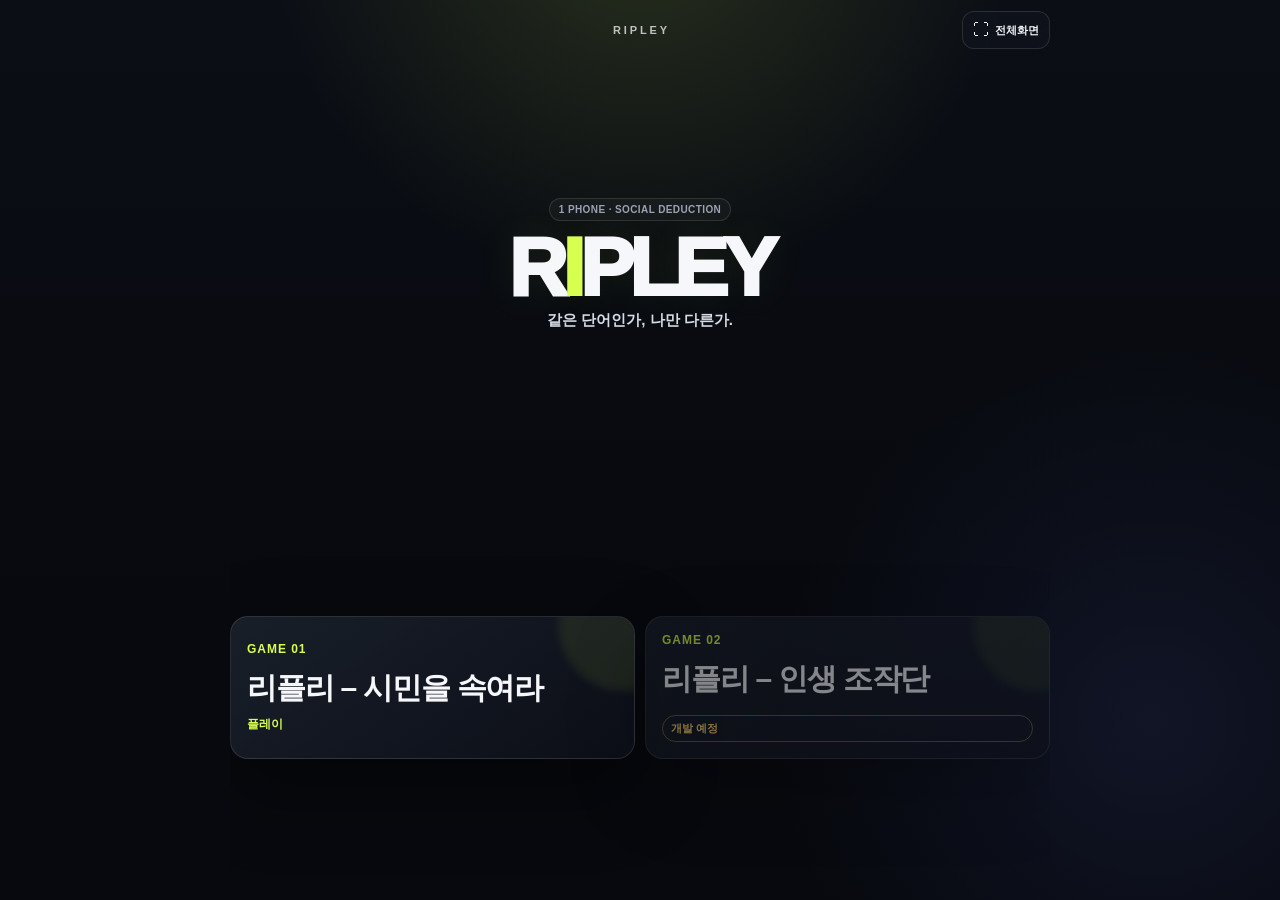
==== index.html @ b4c2e4fd "Add files via upload" ====
<!doctype html>
<html lang="ko">
<head>
  <meta charset="utf-8" />
  <meta name="viewport" content="width=device-width, initial-scale=1, viewport-fit=cover" />
  <meta name="theme-color" content="#090b10" />
  <meta name="apple-mobile-web-app-capable" content="yes" />
  <meta name="apple-mobile-web-app-status-bar-style" content="black-translucent" />
  <title>RIPLEY — 리플리 게임</title>
  <link rel="stylesheet" href="styles.css" />
</head>
<body>
  <div id="app" class="app-shell" aria-live="polite">
    <header class="topbar">
      <button id="homeBtn" class="top-action home-action hidden" type="button" aria-label="처음 화면으로"><span class="top-icon">⌂</span><span class="top-label">홈</span></button>
      <div class="brand-mini" aria-label="Ripley">RIPLEY</div>
      <button id="fullscreenBtn" class="top-action fullscreen-action" type="button" aria-label="전체 화면"><span class="top-icon">⛶</span><span class="top-label">전체화면</span></button>
    </header>

    <main id="screen" class="screen"></main>

    <footer class="footer-note">RIPLEY · 1 PHONE SOCIAL GAME</footer>
  </div>

  <div id="modal" class="modal hidden" role="dialog" aria-modal="true" aria-labelledby="modalTitle">
    <div class="modal-card">
      <h2 id="modalTitle"></h2>
      <div id="modalBody" class="modal-body"></div>
      <div id="modalActions" class="modal-actions"></div>
    </div>
  </div>

  <script src="app.js"></script>
</body>
</html>
---- styles.css ----
:root {
  --bg: #07090e;
  --panel: rgba(17, 21, 31, 0.88);
  --panel-2: rgba(29, 34, 48, 0.72);
  --line: rgba(255,255,255,.11);
  --text: #f6f7fb;
  --muted: #9aa3b6;
  --accent: #d8ff4f;
  --accent-2: #b6d93a;
  --danger: #ff5f6d;
  --warning: #ffd36a;
  --success: #78e7a3;
  --shadow: 0 28px 80px rgba(0,0,0,.45);
}

* { box-sizing: border-box; }
html, body { margin: 0; min-height: 100%; background: var(--bg); color: var(--text); }
body {
  font-family: Pretendard, -apple-system, BlinkMacSystemFont, "Segoe UI", Roboto, "Noto Sans KR", Arial, sans-serif;
  min-height: 100dvh;
  overflow-x: hidden;
  background:
    radial-gradient(circle at 50% -10%, rgba(216,255,79,.14), transparent 32%),
    radial-gradient(circle at 90% 80%, rgba(102,125,255,.10), transparent 28%),
    linear-gradient(180deg, #0b0e15 0%, #07090e 68%);
}
button, input { font: inherit; }
button { -webkit-tap-highlight-color: transparent; }

.app-shell {
  min-height: 100dvh;
  display: grid;
  grid-template-rows: auto 1fr auto;
  padding: max(12px, env(safe-area-inset-top)) max(14px, env(safe-area-inset-right)) max(12px, env(safe-area-inset-bottom)) max(14px, env(safe-area-inset-left));
}
.topbar {
  width: min(100%, 820px);
  margin: 0 auto;
  min-height: 48px;
  display: grid;
  grid-template-columns: 48px 1fr 48px;
  align-items: center;
}
.brand-mini {
  text-align: center;
  font-size: 12px;
  font-weight: 900;
  letter-spacing: .34em;
  color: rgba(255,255,255,.72);
  transform: translateX(.17em);
}
.icon-btn {
  width: 42px;
  height: 42px;
  border: 1px solid var(--line);
  background: rgba(255,255,255,.04);
  color: var(--text);
  border-radius: 14px;
  cursor: pointer;
  transition: transform .14s ease, background .14s ease;
}
.icon-btn:active { transform: scale(.95); }
.hidden { display: none !important; }

.screen {
  width: min(100%, 820px);
  margin: 0 auto;
  display: flex;
  align-items: center;
  justify-content: center;
  padding: 18px 0 30px;
}
.page { width: 100%; animation: fadeIn .28s ease both; }
@keyframes fadeIn { from { opacity: 0; transform: translateY(8px); } to { opacity: 1; transform: none; } }

.hero { text-align: center; padding: 32px 0 18px; }
.eyebrow {
  display: inline-flex;
  align-items: center;
  gap: 8px;
  padding: 7px 11px;
  border: 1px solid var(--line);
  border-radius: 999px;
  color: var(--muted);
  font-size: 12px;
  font-weight: 750;
  letter-spacing: .04em;
  background: rgba(255,255,255,.03);
}
.logo {
  margin: 18px 0 8px;
  font-size: clamp(54px, 12vw, 104px);
  line-height: .9;
  font-weight: 950;
  letter-spacing: -.065em;
  text-shadow: 0 0 40px rgba(216,255,79,.08);
}
.logo .i { color: var(--accent); }
.tagline { margin: 0 auto; max-width: 540px; color: #c0c6d3; line-height: 1.72; font-size: clamp(14px, 3.5vw, 17px); }

.game-grid { display: grid; gap: 14px; margin-top: 24px; }
.game-card {
  position: relative;
  width: 100%;
  border: 1px solid var(--line);
  border-radius: 24px;
  padding: 22px;
  text-align: left;
  color: var(--text);
  background: linear-gradient(145deg, rgba(28,34,46,.88), rgba(13,16,24,.92));
  box-shadow: var(--shadow);
  cursor: pointer;
  overflow: hidden;
  transition: transform .16s ease, border-color .16s ease;
}
.game-card:not(:disabled):hover { transform: translateY(-2px); border-color: rgba(216,255,79,.46); }
.game-card:active:not(:disabled) { transform: translateY(0) scale(.992); }
.game-card::after {
  content: "";
  position: absolute;
  width: 130px; height: 130px;
  border-radius: 50%;
  right: -55px; top: -56px;
  background: rgba(216,255,79,.08);
  filter: blur(4px);
}
.game-card:disabled { cursor: not-allowed; opacity: .52; }
.game-kicker { color: var(--accent); font-size: 12px; font-weight: 900; letter-spacing: .08em; }
.game-title { font-size: clamp(21px, 5vw, 30px); font-weight: 900; letter-spacing: -.04em; margin-top: 7px; }
.game-desc { margin-top: 9px; color: var(--muted); font-size: 14px; line-height: 1.62; max-width: 610px; }
.badge-dev { display: inline-block; margin-top: 12px; font-size: 11px; font-weight: 900; color: var(--warning); border: 1px solid rgba(255,211,106,.35); border-radius: 999px; padding: 5px 8px; }

.panel {
  background: linear-gradient(165deg, rgba(24,29,41,.88), rgba(12,15,22,.9));
  border: 1px solid var(--line);
  border-radius: 26px;
  padding: clamp(18px, 4vw, 30px);
  box-shadow: var(--shadow);
  backdrop-filter: blur(18px);
}
.page-title { margin: 0; font-size: clamp(28px, 6vw, 46px); letter-spacing: -.045em; line-height: 1.06; }
.page-sub { margin: 12px 0 0; color: var(--muted); line-height: 1.65; }
.rule-list { display: grid; gap: 10px; margin: 20px 0 0; }
.rule {
  display: grid; grid-template-columns: 32px 1fr; gap: 10px; align-items: start;
  padding: 13px 14px; border: 1px solid var(--line); border-radius: 16px; background: rgba(255,255,255,.025);
}
.rule-num { width: 28px; height: 28px; display: grid; place-items: center; border-radius: 9px; background: rgba(216,255,79,.12); color: var(--accent); font-weight: 900; font-size: 12px; }
.rule b { display:block; margin-bottom: 4px; }
.rule span { color: var(--muted); font-size: 13px; line-height: 1.5; }

.players { display: grid; gap: 10px; margin: 18px 0 4px; }
.player-row { display: grid; grid-template-columns: 44px 1fr; gap: 10px; align-items: center; }
.player-num { width: 44px; height: 44px; display: grid; place-items: center; border: 1px solid var(--line); border-radius: 14px; color: var(--accent); font-weight: 950; }
.player-input { width: 100%; height: 48px; border-radius: 14px; border: 1px solid var(--line); outline: none; padding: 0 14px; color: var(--text); background: rgba(0,0,0,.2); }
.player-input:focus { border-color: rgba(216,255,79,.55); box-shadow: 0 0 0 3px rgba(216,255,79,.07); }

.btn-row { display: grid; gap: 10px; margin-top: 18px; }
.btn { min-height: 52px; border-radius: 16px; border: 1px solid var(--line); padding: 0 18px; font-weight: 900; cursor: pointer; color: var(--text); background: rgba(255,255,255,.045); transition: transform .12s ease, filter .12s ease; }
.btn:active { transform: scale(.985); }
.btn-primary { background: var(--accent); color: #10130a; border-color: transparent; }
.btn-danger { background: rgba(255,95,109,.12); color: #ff9aa3; border-color: rgba(255,95,109,.28); }
.btn-ghost { background: transparent; }
.btn:disabled { opacity: .45; cursor: not-allowed; }

.handoff { text-align: center; }
.player-chip { display: inline-flex; padding: 7px 11px; border-radius: 999px; background: rgba(216,255,79,.1); color: var(--accent); border: 1px solid rgba(216,255,79,.2); font-size: 12px; font-weight: 900; }
.big-player { font-size: clamp(34px, 8vw, 62px); font-weight: 950; margin: 18px 0 7px; letter-spacing: -.05em; }
.handoff-note { max-width: 480px; margin: 0 auto; color: var(--muted); line-height: 1.66; }
.privacy-card { margin: 22px auto 0; max-width: 520px; padding: 18px; border: 1px dashed rgba(255,255,255,.18); border-radius: 18px; color: #c8ced9; font-size: 13px; line-height: 1.65; background: rgba(0,0,0,.16); }

.word-stage { text-align: center; }
.word-label { color: var(--muted); font-size: 13px; font-weight: 800; letter-spacing: .08em; }
.secret-word { margin: 22px auto; min-height: 148px; display: grid; place-items: center; border-radius: 24px; border: 1px solid rgba(216,255,79,.25); background: radial-gradient(circle at center, rgba(216,255,79,.1), rgba(255,255,255,.02)); font-size: clamp(44px, 12vw, 82px); font-weight: 950; letter-spacing: -.06em; color: var(--accent); text-wrap: balance; padding: 20px; }
.timer-track { height: 5px; width: 100%; background: rgba(255,255,255,.07); border-radius: 99px; overflow: hidden; }
.timer-bar { height: 100%; width: 100%; background: var(--accent); transform-origin: left; animation: drain 6s linear forwards; }
@keyframes drain { to { transform: scaleX(0); } }

.progress-wrap { margin-bottom: 18px; }
.progress-meta { display:flex; justify-content:space-between; gap:12px; color: var(--muted); font-size:12px; margin-bottom:8px; }
.progress { height: 7px; border-radius: 999px; background: rgba(255,255,255,.07); overflow:hidden; }
.progress > div { height:100%; background:var(--accent); border-radius:inherit; transition: width .3s ease; }
.speaker-box { text-align:center; padding: 20px; border:1px solid var(--line); border-radius:22px; background:rgba(255,255,255,.025); }
.speaker-index { color:var(--accent); font-size:12px; font-weight:900; letter-spacing:.08em; }
.speaker-name { margin:9px 0 3px; font-size:clamp(34px, 8vw, 58px); font-weight:950; letter-spacing:-.05em; }
.speaker-help { color:var(--muted); line-height:1.6; font-size:14px; }

.confess-grid, .vote-grid { display:grid; grid-template-columns: repeat(2, minmax(0,1fr)); gap:10px; margin-top:18px; }
.person-btn { min-height:64px; border:1px solid var(--line); border-radius:17px; background:rgba(255,255,255,.04); color:var(--text); font-weight:850; cursor:pointer; padding:9px; }
.person-btn small { display:block; color:var(--muted); font-size:11px; margin-top:3px; font-weight:700; }
.person-btn:active { transform:scale(.985); }

.vote-private { text-align:center; }
.vote-status { display:flex; justify-content:center; gap:6px; margin:16px 0 6px; }
.vote-dot { width:9px; height:9px; border-radius:50%; background:rgba(255,255,255,.12); }
.vote-dot.done { background:var(--accent); }

.result { text-align:center; }
.result-icon { width:78px; height:78px; border-radius:24px; display:grid; place-items:center; margin:0 auto 18px; font-size:36px; background:rgba(216,255,79,.11); border:1px solid rgba(216,255,79,.2); }
.result h1 { margin:0; font-size:clamp(34px, 8vw, 62px); letter-spacing:-.05em; }
.result-desc { max-width:560px; margin:12px auto 0; color:#c4cad5; line-height:1.7; }
.reveal-grid { display:grid; grid-template-columns:1fr 1fr; gap:10px; margin-top:20px; text-align:left; }
.reveal-card { border:1px solid var(--line); border-radius:18px; padding:15px; background:rgba(255,255,255,.03); }
.reveal-card .label { color:var(--muted); font-size:11px; font-weight:850; }
.reveal-card .word { margin-top:6px; font-size:25px; font-weight:950; }
.reveal-card.citizen .word { color:var(--warning); }
.penalty { margin-top:14px; border:1px solid rgba(255,211,106,.24); background:rgba(255,211,106,.07); color:#f5d888; border-radius:17px; padding:14px; font-weight:850; line-height:1.55; }
.vote-tally { margin-top:15px; display:grid; gap:7px; text-align:left; }
.tally-row { display:grid; grid-template-columns: 1fr auto; gap:10px; padding:9px 11px; border-radius:12px; background:rgba(255,255,255,.03); color:#d7dbe4; }

.mini-note { margin-top:14px; color:var(--muted); font-size:12px; line-height:1.6; }
.footer-note { text-align:center; color:rgba(255,255,255,.3); font-size:10px; letter-spacing:.06em; padding: 6px 0 2px; }

.modal { position:fixed; inset:0; z-index:50; display:grid; place-items:center; padding:18px; background:rgba(0,0,0,.72); backdrop-filter:blur(9px); }
.modal-card { width:min(100%, 460px); border-radius:24px; border:1px solid var(--line); background:#131722; box-shadow:var(--shadow); padding:22px; animation:pop .16s ease both; }
@keyframes pop { from { opacity:0; transform:scale(.97); } to { opacity:1; transform:none; } }
.modal-card h2 { margin:0; font-size:24px; letter-spacing:-.035em; }
.modal-body { margin-top:10px; color:#bdc4d2; line-height:1.65; }
.modal-actions { display:grid; gap:9px; margin-top:18px; }

.toast { position:fixed; left:50%; bottom:max(26px, env(safe-area-inset-bottom)); transform:translateX(-50%); z-index:80; background:#202633; color:white; border:1px solid var(--line); border-radius:999px; padding:10px 14px; font-size:12px; font-weight:800; box-shadow:0 14px 40px rgba(0,0,0,.35); animation:toastIn .2s ease both; }
@keyframes toastIn { from {opacity:0; transform:translate(-50%,8px)} to {opacity:1; transform:translate(-50%,0)} }

@media (min-width: 700px) {
  .game-grid { grid-template-columns: 1fr 1fr; }
  .btn-row.two { grid-template-columns: 1fr 1fr; }
  .confess-grid, .vote-grid { grid-template-columns: repeat(5, minmax(0,1fr)); }
}
@media (max-width: 420px) {
  .app-shell { padding-left: 10px; padding-right: 10px; }
  .panel { border-radius: 22px; padding: 17px; }
  .reveal-grid { grid-template-columns: 1fr; }
}

@media (prefers-reduced-motion: reduce) {
  *, *::before, *::after { animation-duration: .001ms !important; animation-iteration-count: 1 !important; transition-duration: .001ms !important; }
}

/* v2 — variable player / role setup */
.role-config {
  display: grid;
  grid-template-columns: repeat(3, minmax(0, 1fr));
  gap: 10px;
  margin-top: 20px;
}
.count-control {
  display: grid;
  gap: 8px;
  padding: 15px;
  border: 1px solid var(--line);
  border-radius: 18px;
  background: rgba(255,255,255,.025);
  text-align: center;
}
.count-label { font-size: 13px; font-weight: 900; color: #dce1ea; }
.count-control small { color: var(--muted); font-size: 11px; }
.number-input {
  width: 100%;
  height: 56px;
  border: 1px solid var(--line);
  border-radius: 14px;
  background: rgba(0,0,0,.22);
  color: var(--text);
  text-align: center;
  font-size: 25px;
  font-weight: 950;
  outline: none;
}
.number-input:focus { border-color: rgba(216,255,79,.55); box-shadow: 0 0 0 3px rgba(216,255,79,.07); }
.ripley-box { border-color: rgba(216,255,79,.16); }
.citizen-box { border-color: rgba(255,211,106,.18); }
.setup-summary {
  margin-top: 12px;
  display: grid;
  gap: 4px;
  padding: 14px 15px;
  border-radius: 16px;
  background: rgba(216,255,79,.06);
  border: 1px solid rgba(216,255,79,.14);
}
.setup-summary b { color: var(--accent); }
.setup-summary span { color: var(--muted); font-size: 12px; line-height: 1.5; }
.setup-error {
  margin-top: 10px;
  padding: 12px 14px;
  border: 1px solid rgba(255,95,109,.28);
  border-radius: 14px;
  background: rgba(255,95,109,.08);
  color: #ff9aa3;
  font-size: 12px;
  line-height: 1.5;
}
.decision-grid {
  display: grid;
  grid-template-columns: 1fr 1fr;
  gap: 12px;
  margin-top: 24px;
}
.decision-grid .btn {
  min-height: 116px;
  display: grid;
  place-content: center;
  gap: 7px;
  font-size: 28px;
}
.decision-grid .btn small { display: block; font-size: 11px; font-weight: 750; opacity: .8; }
.decision-yes { background: rgba(255,95,109,.11); color: #ff9aa3; border-color: rgba(255,95,109,.28); }
.decision-no { background: rgba(216,255,79,.10); color: var(--accent); border-color: rgba(216,255,79,.25); }
.dynamic-vote-grid { grid-template-columns: repeat(2, minmax(0,1fr)); }
.role-reveal { display: grid; gap: 7px; margin-top: 15px; text-align: left; }
.role-row {
  display: grid;
  grid-template-columns: 1fr auto;
  gap: 10px;
  padding: 10px 12px;
  border-radius: 12px;
  background: rgba(255,255,255,.03);
  color: #d7dbe4;
}
.role-row b { color: var(--accent); }
.role-row.is-citizen b { color: var(--warning); }
.tally-heading { color: var(--muted); font-size: 11px; font-weight: 900; letter-spacing: .06em; margin-bottom: 2px; }
.compact-row { margin-top: 8px; }

@media (min-width: 700px) {
  .dynamic-vote-grid { grid-template-columns: repeat(4, minmax(0,1fr)); }
}
@media (max-width: 520px) {
  .role-config { grid-template-columns: 1fr; }
  .count-control { grid-template-columns: 1fr 1fr auto; align-items: center; text-align: left; }
  .number-input { height: 50px; }
  .decision-grid { grid-template-columns: 1fr 1fr; }
}

/* =========================================================
   v4 — MOBILE-FIRST UX / SINGLE-SCREEN FLOW
   ========================================================= */
html, body { height: 100%; }
body { overscroll-behavior: none; }

.app-shell {
  height: 100dvh;
  min-height: 100dvh;
  grid-template-rows: 52px minmax(0, 1fr) 18px;
  padding:
    max(6px, env(safe-area-inset-top))
    max(10px, env(safe-area-inset-right))
    max(5px, env(safe-area-inset-bottom))
    max(10px, env(safe-area-inset-left));
  overflow: hidden;
}

.topbar {
  min-height: 48px;
  height: 48px;
  grid-template-columns: minmax(76px,1fr) auto minmax(76px,1fr);
  gap: 8px;
  position: relative;
  z-index: 20;
}
.brand-mini {
  font-size: 11px;
  letter-spacing: .26em;
  transform: translateX(.13em);
  white-space: nowrap;
}
.top-action {
  height: 38px;
  min-width: 70px;
  border: 1px solid rgba(255,255,255,.12);
  border-radius: 12px;
  background: rgba(16,20,29,.78);
  color: var(--text);
  display: inline-flex;
  align-items: center;
  justify-content: center;
  gap: 6px;
  padding: 0 10px;
  cursor: pointer;
  backdrop-filter: blur(10px);
  -webkit-backdrop-filter: blur(10px);
}
.home-action { justify-self: start; }
.fullscreen-action { justify-self: end; }
.top-icon { font-size: 16px; line-height: 1; }
.top-label { font-size: 11px; font-weight: 900; white-space: nowrap; }
.top-action:active { transform: scale(.96); }

.screen {
  min-height: 0;
  height: 100%;
  padding: 6px 0 7px;
  overflow-y: auto;
  overscroll-behavior: contain;
  scrollbar-width: none;
}
.screen::-webkit-scrollbar { display: none; }
.page { margin: auto 0; }
.footer-note {
  height: 18px;
  padding: 2px 0 0;
  font-size: 8px;
  line-height: 14px;
  opacity: .7;
}

.panel {
  border-radius: 22px;
  padding: clamp(16px, 3.6vw, 24px);
}
.compact-panel { padding: clamp(15px, 3.4vw, 22px); }
.page-title { font-size: clamp(27px, 7.5vw, 42px); }
.page-sub { margin-top: 8px; line-height: 1.48; font-size: 13px; }
.eyebrow { padding: 5px 9px; font-size: 10px; }
.btn { min-height: 50px; border-radius: 15px; }
.btn-row { margin-top: 13px; gap: 8px; }
.action-row { position: relative; z-index: 2; }
.big-player { margin: 12px 0 5px; font-size: clamp(31px, 9vw, 54px); }
.handoff-note { line-height: 1.48; font-size: 13px; }
.privacy-card { margin-top: 13px; padding: 12px 13px; line-height: 1.5; font-size: 12px; border-radius: 14px; }
.progress-wrap { margin-bottom: 12px; }
.speaker-box { padding: 16px 12px; border-radius: 18px; }
.speaker-name { font-size: clamp(31px, 9vw, 54px); margin-top: 6px; }
.speaker-help { line-height: 1.45; font-size: 13px; }
.secret-word { min-height: 126px; margin: 14px auto; padding: 14px; font-size: clamp(42px, 14vw, 76px); }

/* Intro: role goals and flow visible without long rule list */
.intro-panel { display: grid; gap: 11px; }
.intro-head .page-title { margin-top: 10px; }
.win-condition-grid { display: grid; grid-template-columns: 1fr 1fr; gap: 8px; }
.win-card {
  min-width: 0;
  border: 1px solid var(--line);
  border-radius: 16px;
  padding: 11px;
  text-align: left;
  background: rgba(255,255,255,.025);
}
.ripley-win-card { border-color: rgba(216,255,79,.20); }
.citizen-win-card { border-color: rgba(255,211,106,.22); }
.win-role { display: block; color: var(--muted); font-size: 9px; font-weight: 950; letter-spacing: .045em; margin-bottom: 5px; }
.win-card > b { display: block; font-size: 14px; line-height: 1.25; margin-bottom: 5px; }
.win-card > span:last-child { display: block; color: #b6bdcb; font-size: 10.5px; line-height: 1.38; }
.win-card strong { color: #fff; }
.win-card em { color: var(--warning); font-style: normal; font-weight: 900; }
.flow-strip {
  display: grid;
  grid-template-columns: 1fr auto 1fr auto 1fr auto 1fr;
  align-items: center;
  gap: 4px;
  padding: 9px;
  border-radius: 14px;
  background: rgba(255,255,255,.03);
  border: 1px solid var(--line);
}
.flow-strip span { min-width: 0; display: flex; align-items: center; justify-content: center; gap: 3px; font-size: 10px; font-weight: 850; white-space: nowrap; }
.flow-strip span b { color: var(--accent); }
.flow-strip i { color: rgba(255,255,255,.28); font-style: normal; }
.micro-rule { text-align: center; color: var(--muted); font-size: 10.5px; line-height: 1.35; }
.micro-rule b { color: #fff; }

/* Setup: keep three core numbers on one row on phones */
.role-config { grid-template-columns: repeat(3, minmax(0,1fr)); gap: 7px; margin-top: 13px; }
.count-control { display: grid; grid-template-columns: 1fr; gap: 4px; padding: 9px 7px; border-radius: 14px; text-align: center; }
.count-label { font-size: 11px; }
.count-control small { font-size: 9px; }
.number-input { height: 43px; font-size: 21px; border-radius: 11px; padding: 0 3px; }
.setup-summary { margin-top: 8px; padding: 10px 11px; border-radius: 13px; }
.setup-summary b { font-size: 13px; }
.setup-summary span { font-size: 10px; line-height: 1.35; }
.setup-error { margin-top: 7px; padding: 9px 10px; font-size: 10px; }
.mini-note { margin-top: 8px; font-size: 9px; line-height: 1.35; }

/* Confession / vote: thumb-sized, dense enough for 12 people */
.decision-grid { gap: 9px; margin-top: 16px; }
.decision-grid .btn { min-height: 92px; font-size: 25px; border-radius: 18px; }
.vote-status { margin: 10px 0 3px; gap: 5px; flex-wrap: wrap; }
.vote-dot { width: 8px; height: 8px; }
.dynamic-vote-grid { grid-template-columns: repeat(3, minmax(0,1fr)); gap: 7px; margin-top: 12px; }
.person-btn { min-height: 51px; border-radius: 13px; padding: 7px 4px; font-size: 11px; line-height: 1.2; }
.person-btn small { font-size: 8.5px; margin-top: 2px; }

/* Voting explanation */
.score-rule { display: grid; grid-template-columns: 1fr 1fr; gap: 8px; margin-top: 13px; text-align: left; }
.score-rule > div { padding: 11px; border: 1px solid rgba(216,255,79,.18); border-radius: 14px; background: rgba(216,255,79,.05); }
.score-rule > .tie-rule { border-color: rgba(255,211,106,.2); background: rgba(255,211,106,.05); }
.score-rule span, .score-rule small { display: block; color: var(--muted); font-size: 9.5px; line-height: 1.3; }
.score-rule b { display: block; margin: 3px 0; font-size: 17px; }
.score-rule small { color: #d8dde7; font-weight: 800; }

/* Results: conclusion -> penalty -> words. Details collapsed by default. */
.result-compact { text-align: center; padding-top: 15px; padding-bottom: 14px; }
.result-topline { display:flex; align-items:center; justify-content:space-between; gap:10px; margin-bottom: 5px; }
.result-kicker { color: var(--accent); font-size: 10px; font-weight: 950; letter-spacing: .06em; }
.round-pair { color: var(--muted); font-size: 9px; }
.result-compact h1 { font-size: clamp(31px, 9vw, 52px); line-height: 1; margin: 0; }
.result-summary { margin-top: 8px; color: #c2c8d3; font-size: 11px; line-height: 1.38; }
.result-summary b { color: #fff; }

.versus-score {
  display: grid;
  grid-template-columns: 1fr auto 1fr;
  align-items: center;
  gap: 8px;
  margin-top: 10px;
}
.versus-score .side {
  border-radius: 15px;
  padding: 9px 8px 8px;
  border: 1px solid var(--line);
  background: rgba(255,255,255,.03);
}
.versus-score .citizen-side { border-color: rgba(255,211,106,.22); }
.versus-score .ripley-side { border-color: rgba(216,255,79,.20); }
.versus-score span { display:block; color:var(--muted); font-size:9px; }
.versus-score strong { display:block; font-size:32px; line-height:1; margin-top:4px; }
.citizen-side strong { color: var(--warning); }
.ripley-side strong { color: var(--accent); }
.vs-mark { color: rgba(255,255,255,.28); font-size: 22px; font-weight: 900; }

.result-score { display:grid; gap:6px; margin-top:10px; }
.confession-score { grid-template-columns: repeat(3, 1fr); }
.result-score > div { border:1px solid var(--line); border-radius:13px; padding:8px 4px; background:rgba(255,255,255,.025); }
.result-score span,.result-score small { display:block; font-size:8.5px; color:var(--muted); line-height:1.25; }
.result-score strong { display:block; font-size:25px; line-height:1.05; margin:3px 0; }
.result-score > div:first-child strong { color:var(--success); }
.result-score > div:nth-child(2) strong,.result-score > div:nth-child(3) strong { color:var(--danger); }

.penalty-hero {
  margin-top: 9px;
  padding: 10px 11px;
  border: 2px solid rgba(255,95,109,.52);
  background: linear-gradient(135deg, rgba(255,95,109,.18), rgba(255,95,109,.07));
  border-radius: 16px;
  box-shadow: 0 0 0 3px rgba(255,95,109,.035) inset;
}
.penalty-hero.safe { border-color: rgba(120,231,163,.34); background: rgba(120,231,163,.08); }
.penalty-kicker { display:block; color:#ff9ea7; font-size:10px; font-weight:950; letter-spacing:.04em; }
.penalty-hero.safe .penalty-kicker { color:var(--success); }
.penalty-names { margin-top:4px; display:flex; justify-content:center; align-items:center; flex-wrap:wrap; gap:5px; color:#fff; font-size:clamp(17px, 5vw, 23px); font-weight:950; letter-spacing:-.03em; line-height:1.15; }
.penalty-names span { color:rgba(255,255,255,.28); }

.word-reveal-inline { display:grid; grid-template-columns:1fr auto 1fr; gap:8px; align-items:center; margin-top:9px; padding:8px 10px; border:1px solid var(--line); border-radius:14px; background:rgba(255,255,255,.025); }
.word-reveal-inline > div { min-width:0; }
.word-reveal-inline span { display:block; color:var(--muted); font-size:8.5px; }
.word-reveal-inline b { display:block; margin-top:2px; font-size:17px; overflow:hidden; text-overflow:ellipsis; white-space:nowrap; }
.word-reveal-inline .citizen-word b { color:var(--warning); }
.word-reveal-inline i { color:rgba(255,255,255,.24); font-style:normal; }

.result-details { margin-top:8px; border:1px solid var(--line); border-radius:13px; background:rgba(255,255,255,.02); text-align:left; overflow:hidden; }
.result-details summary { list-style:none; cursor:pointer; padding:9px 11px; text-align:center; font-size:10px; font-weight:900; color:#c8ced8; }
.result-details summary::-webkit-details-marker { display:none; }
.result-details[open] summary { border-bottom:1px solid var(--line); }
.detail-list { max-height: 30dvh; overflow:auto; padding:7px; display:grid; gap:5px; }
.detail-row { display:grid; grid-template-columns:1fr auto auto; align-items:center; gap:7px; padding:7px 8px; border-radius:10px; background:rgba(255,255,255,.03); font-size:10px; }
.detail-row small { color:var(--muted); }
.detail-row b { font-size:10px; }
.detail-row.is-penalty { background:rgba(255,95,109,.08); border:1px solid rgba(255,95,109,.18); }
.detail-row.is-penalty b { color:#ff919c; }
.detail-row.is-safe b { color:var(--success); }

.result-actions { display:grid; grid-template-columns:1fr 1fr; gap:7px; margin-top:9px; }
.result-actions .btn { min-height:45px; font-size:11px; padding:0 8px; }
.result-actions .slim-btn { grid-column:1 / -1; min-height:32px; }

/* Menu itself should fit typical phone viewport */
.hero { padding: 10px 0 8px; }
.logo { margin: 10px 0 6px; font-size: clamp(46px, 15vw, 82px); }
.tagline { font-size: 12px; line-height: 1.45; }
.game-grid { margin-top: 12px; gap: 9px; }
.game-card { border-radius: 18px; padding: 16px; }
.game-title { font-size: clamp(19px, 5.5vw, 25px); margin-top:5px; }
.game-desc { margin-top:6px; font-size:11px; line-height:1.42; }
.badge-dev { margin-top:8px; }

@media (max-width: 520px) {
  .role-config { grid-template-columns: repeat(3, minmax(0,1fr)); }
  .count-control { grid-template-columns:1fr; align-items:stretch; text-align:center; }
  .number-input { height:43px; }
  .reveal-grid { grid-template-columns: 1fr 1fr; }
}

@media (max-width: 360px) {
  .top-label { display:none; }
  .top-action { min-width:38px; width:38px; padding:0; }
  .topbar { grid-template-columns: 40px 1fr 40px; }
  .win-card { padding:9px 8px; }
  .win-card > b { font-size:12px; }
  .win-card > span:last-child { font-size:9px; }
  .flow-strip span { font-size:9px; }
  .dynamic-vote-grid { gap:5px; }
  .person-btn { min-height:46px; font-size:10px; }
}

@media (max-height: 700px) {
  .app-shell { grid-template-rows: 46px minmax(0,1fr) 0px; }
  .topbar { height:43px; min-height:43px; }
  .footer-note { display:none; }
  .screen { padding:3px 0; }
  .panel { padding:13px; }
  .page-title { font-size:26px; }
  .big-player { font-size:31px; margin:8px 0 3px; }
  .privacy-card { margin-top:9px; padding:9px 10px; }
  .btn-row { margin-top:9px; }
  .secret-word { min-height:104px; margin:10px auto; }
  .intro-panel { gap:8px; }
  .win-card { padding:8px; }
  .flow-strip { padding:7px; }
  .result-compact h1 { font-size:30px; }
  .penalty-hero { padding:8px; }
  .word-reveal-inline { margin-top:7px; padding:6px 8px; }
  .result-actions { margin-top:7px; }
}
/* Keep the header geometry stable even when Home is unavailable on menu. */
.topbar .home-action.hidden {
  display: inline-flex !important;
  visibility: hidden;
  pointer-events: none;
}

/* =========================================================
   v5 — ESSENTIAL-ONLY MOBILE UI
   ========================================================= */
.footer-note { display:none !important; }
.app-shell { grid-template-rows: 50px minmax(0,1fr); }
.screen { overflow-y:auto; padding:4px 0; }
.page { min-height:100%; display:grid; align-items:center; }
.minimal-panel { width:100%; }
.hero-minimal { padding:6px 0 12px; }
.hero-minimal .logo { margin:10px 0 4px; }
.hero-minimal .tagline { font-size:15px; font-weight:800; color:#d6dbe4; }
.game-grid-minimal { gap:10px; margin-top:8px; }
.game-grid-minimal .game-card { min-height:132px; display:grid; align-content:center; gap:7px; }
.game-grid-minimal .game-title { font-size:clamp(22px,6.2vw,30px); }
.card-action { color:var(--accent); font-size:12px; font-weight:950; }

.page-title { margin:10px 0 0; font-size:clamp(31px,8.6vw,48px); line-height:1.05; }
.simple-win-grid { margin-top:16px; }
.simple-win-grid .win-card { min-height:94px; display:grid; align-content:center; gap:7px; padding:13px; }
.simple-win-grid .win-role { margin:0; font-size:11px; }
.simple-win-grid .win-card > b { margin:0; font-size:15px; line-height:1.35; }
.flow-strip { margin-top:12px; }
.rule-pill, .tie-notice { margin-top:10px; padding:10px 12px; border:1px solid var(--line); border-radius:13px; background:rgba(255,255,255,.03); text-align:center; color:#cbd1db; font-size:11px; font-weight:800; }
.tie-notice { color:var(--warning); border-color:rgba(255,211,106,.18); background:rgba(255,211,106,.05); }

.role-config { margin-top:18px; }
.count-control small { display:none; }
.setup-summary { display:flex; align-items:center; justify-content:center; gap:8px; text-align:center; }
.setup-summary b { font-size:15px; }
.setup-summary span { font-size:12px; }

.handoff { text-align:center; }
.handoff .big-player { margin:18px 0 6px; font-size:clamp(38px,10vw,62px); }
.handoff-note { margin:0; font-size:15px; font-weight:750; color:#c8ced8; }
.micro-copy { margin:8px 0 0; color:var(--muted); font-size:12px; text-align:center; }
.word-stage { text-align:center; }
.word-stage .secret-word { font-size:clamp(48px,15vw,82px); min-height:128px; }
.speaker-box-minimal { padding:24px 14px; }
.speaker-box-minimal .speaker-name { font-size:clamp(38px,10vw,62px); }
.speaker-box-minimal .speaker-help { margin-top:8px; font-size:14px; }

.decision-title { margin-top:18px; }
.decision-grid .btn { min-height:126px; font-size:34px; }
.vote-choice-panel .vote-title { margin-bottom:14px; }
.dynamic-vote-grid { margin-top:0; }
.person-btn { font-size:12px; font-weight:900; }

.result-ultra-compact h1 { margin-top:3px; font-size:clamp(36px,10vw,58px); }
.result-ultra-compact .result-topline { justify-content:center; margin-bottom:4px; }
.result-ultra-compact .versus-score { margin-top:13px; }
.result-ultra-compact .versus-score strong { font-size:38px; }
.result-ultra-compact .result-score { margin-top:13px; }
.result-ultra-compact .result-score strong { font-size:30px; }
.result-ultra-compact .penalty-hero { margin-top:11px; padding:12px; }
.result-ultra-compact .penalty-kicker { font-size:12px; }
.result-ultra-compact .penalty-names { font-size:clamp(20px,5.8vw,28px); margin-top:6px; }
.result-ultra-compact .word-reveal-inline { margin-top:10px; }
.result-ultra-compact .word-reveal-inline b { font-size:19px; }
.result-ultra-compact .result-details { margin-top:8px; }
.result-ultra-compact .result-actions { margin-top:8px; }

@media (max-height: 680px) {
  .app-shell { grid-template-rows:44px minmax(0,1fr); }
  .topbar { min-height:42px; height:42px; }
  .panel { padding:12px; }
  .simple-win-grid .win-card { min-height:76px; padding:9px; }
  .simple-win-grid .win-card > b { font-size:13px; }
  .flow-strip { margin-top:8px; padding:7px; }
  .rule-pill, .tie-notice { margin-top:7px; padding:8px; }
  .btn-row { margin-top:9px; }
  .handoff .big-player { margin:10px 0 4px; font-size:34px; }
  .word-stage .secret-word { min-height:94px; font-size:46px; }
  .decision-grid .btn { min-height:98px; }
  .result-ultra-compact h1 { font-size:32px; }
  .result-ultra-compact .versus-score strong { font-size:31px; }
  .result-ultra-compact .penalty-names { font-size:18px; }
}
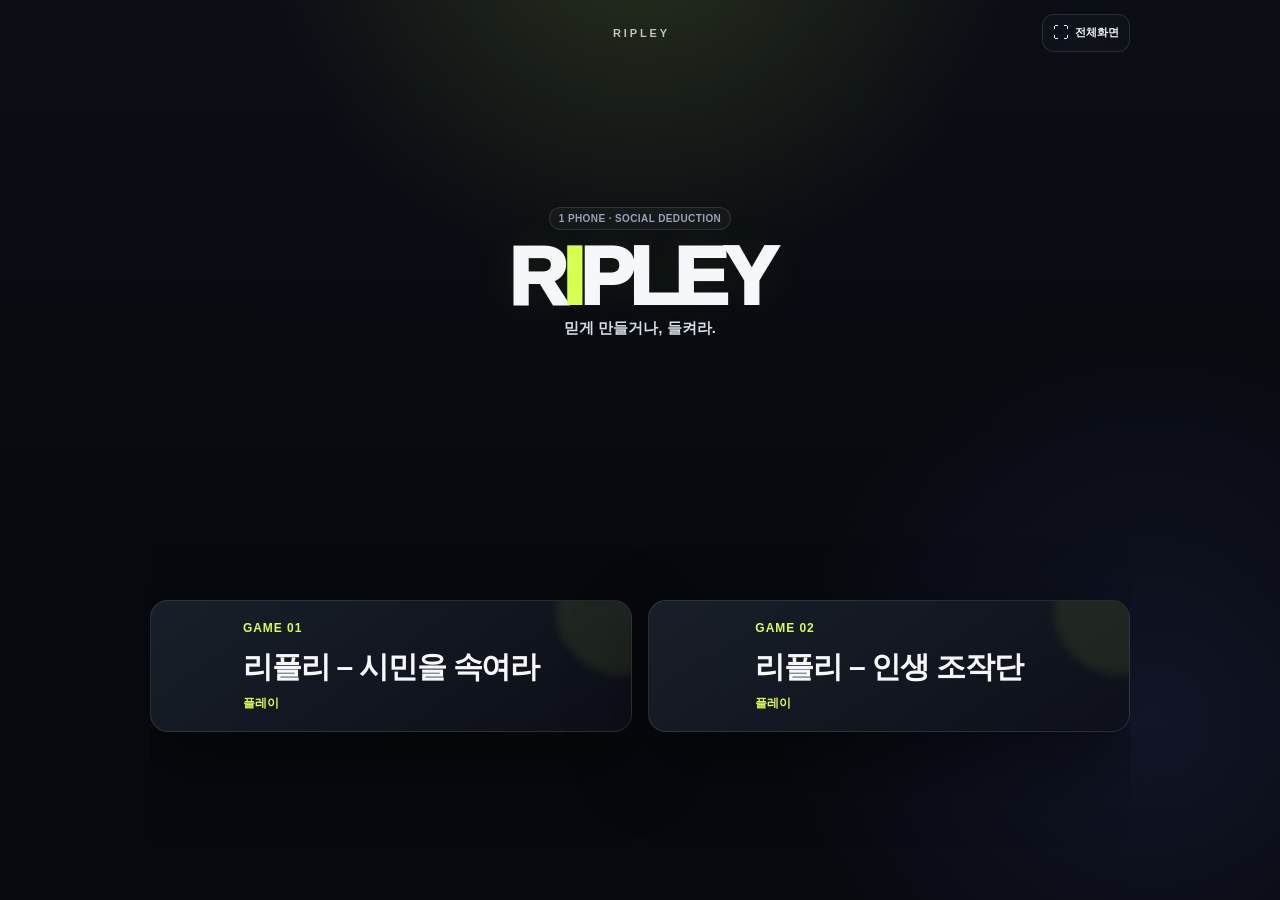
==== commit 64411c90: "Add files via upload" ====
--- a/index.html
+++ b/index.html
@@ -4,6 +4,7 @@
   <meta charset="utf-8" />
   <meta name="viewport" content="width=device-width, initial-scale=1, viewport-fit=cover" />
   <meta name="theme-color" content="#090b10" />
+  <meta name="color-scheme" content="dark" />
   <meta name="apple-mobile-web-app-capable" content="yes" />
   <meta name="apple-mobile-web-app-status-bar-style" content="black-translucent" />
   <title>RIPLEY — 리플리 게임</title>
--- a/styles.css
+++ b/styles.css
@@ -695,3 +695,375 @@
   .result-ultra-compact .versus-score strong { font-size:31px; }
   .result-ultra-compact .penalty-names { font-size:18px; }
 }
+
+/* v7: suspense reveal only — existing v5 visual system is untouched. */
+.suspense-panel{min-height:min(68vh,520px);display:flex;flex-direction:column;justify-content:center;align-items:center;text-align:center}
+.suspense-main{font-size:clamp(2.35rem,12vw,5.2rem);font-weight:950;letter-spacing:-.055em;line-height:.95;margin:1rem 0 .65rem}
+.suspense-pulse{display:flex;gap:.5rem;margin-top:1.05rem;justify-content:center}
+.suspense-pulse i{width:.55rem;height:.55rem;border-radius:999px;background:currentColor;opacity:.18;animation:ripleyPulse 1.05s infinite ease-in-out}
+.suspense-pulse i:nth-child(2){animation-delay:.16s}.suspense-pulse i:nth-child(3){animation-delay:.32s}
+@keyframes ripleyPulse{0%,70%,100%{transform:scale(.72);opacity:.18}35%{transform:scale(1.18);opacity:.8}}
+@media (prefers-reduced-motion:reduce){.suspense-pulse i{animation:none;opacity:.45}}
+
+/* v9 — game 01 last-chance word guess; keeps the v5 visual system */
+.word-guess-input{
+  width:min(100%,420px);
+  height:58px;
+  margin:18px auto 0;
+  display:block;
+  border:1px solid var(--line);
+  border-radius:14px;
+  background:rgba(0,0,0,.24);
+  color:var(--text);
+  text-align:center;
+  font-size:clamp(22px,7vw,32px);
+  font-weight:950;
+  outline:none;
+}
+.word-guess-input:focus{border-color:rgba(216,255,79,.55);box-shadow:0 0 0 3px rgba(216,255,79,.07)}
+.guess-result-word{font-size:clamp(18px,5vw,26px)!important;line-height:1.1;word-break:keep-all}
+@media (max-height:680px){.word-guess-input{height:50px;margin-top:12px;font-size:22px}}
+
+/* =========================================================
+   v10.1 — RESPONSIVE / LINE-BREAK HARDENING
+   Mobile → tablet → desktop, portrait / landscape safe.
+   ========================================================= */
+:root {
+  --content-max: 820px;
+  --edge-gap: clamp(10px, 2.8vw, 24px);
+  --panel-gap: clamp(12px, 2.4vw, 22px);
+}
+
+html {
+  -webkit-text-size-adjust: 100%;
+  text-size-adjust: 100%;
+}
+
+body,
+button,
+input {
+  word-break: keep-all;
+}
+
+/* Natural Korean wrapping first; emergency-wrap only when a token is too long. */
+.page-title,
+.page-sub,
+.game-title,
+.game-desc,
+.tagline,
+.handoff-note,
+.privacy-card,
+.speaker-help,
+.result-summary,
+.penalty-names,
+.modal-card h2,
+.modal-body,
+.btn,
+.person-btn,
+.win-card,
+.setup-summary,
+.setup-error,
+.word-reveal-inline,
+.detail-row,
+.role-row {
+  word-break: keep-all;
+  overflow-wrap: anywhere;
+  text-wrap: pretty;
+}
+
+.page-title,
+.game-title,
+.big-player,
+.speaker-name,
+.result h1,
+.secret-word,
+.penalty-names {
+  text-wrap: balance;
+}
+
+.app-shell {
+  width: 100%;
+  max-width: 100vw;
+  padding-left: max(var(--edge-gap), env(safe-area-inset-left));
+  padding-right: max(var(--edge-gap), env(safe-area-inset-right));
+}
+
+.topbar,
+.screen {
+  width: min(100%, var(--content-max));
+}
+
+.page,
+.panel,
+.game-card,
+.win-card,
+.count-control,
+.reveal-card,
+.person-btn,
+.btn,
+.word-reveal-inline > div,
+.result-actions > * {
+  min-width: 0;
+  max-width: 100%;
+}
+
+.panel {
+  width: 100%;
+  overflow: hidden;
+}
+
+.btn,
+.person-btn,
+.top-action {
+  white-space: normal;
+  line-height: 1.22;
+}
+
+.secret-word {
+  max-width: 100%;
+  line-height: 1.02;
+  font-size: clamp(34px, 11vw, 76px);
+  overflow-wrap: anywhere;
+}
+
+.word-reveal-inline b {
+  white-space: normal;
+  overflow: visible;
+  text-overflow: clip;
+  line-height: 1.15;
+  overflow-wrap: anywhere;
+}
+
+.penalty-names {
+  max-width: 100%;
+}
+
+/* Responsive voting: comfortably sized tiles without forcing overflow. */
+.dynamic-vote-grid,
+.confess-grid,
+.vote-grid {
+  grid-template-columns: repeat(auto-fit, minmax(min(104px, 100%), 1fr));
+}
+
+/* Controls should stay thumb-friendly on touch hardware. */
+@media (pointer: coarse) {
+  .btn { min-height: 50px; }
+  .person-btn { min-height: 50px; }
+  .top-action { min-height: 40px; }
+}
+
+/* Phones: preserve information hierarchy, not tiny type. */
+@media (max-width: 520px) {
+  :root { --edge-gap: 10px; }
+
+  .screen { padding-top: 4px; padding-bottom: 5px; }
+  .panel { padding: clamp(14px, 4.2vw, 18px); }
+  .page-title { font-size: clamp(26px, 8.4vw, 38px); line-height: 1.08; }
+  .page-sub { font-size: clamp(12px, 3.4vw, 14px); }
+  .game-title { font-size: clamp(19px, 6vw, 25px); line-height: 1.16; }
+  .game-desc { font-size: clamp(11px, 3.1vw, 13px); }
+  .speaker-name, .big-player { line-height: 1.04; }
+
+  .dynamic-vote-grid,
+  .confess-grid,
+  .vote-grid {
+    grid-template-columns: repeat(3, minmax(0, 1fr));
+  }
+
+  .result-actions { grid-template-columns: 1fr 1fr; }
+}
+
+/* Very narrow phones / split-screen: switch components instead of shrinking text. */
+@media (max-width: 340px) {
+  .app-shell {
+    grid-template-rows: 44px minmax(0, 1fr) 0;
+    padding-left: max(7px, env(safe-area-inset-left));
+    padding-right: max(7px, env(safe-area-inset-right));
+  }
+  .footer-note { display: none; }
+  .topbar { height: 42px; min-height: 42px; }
+  .brand-mini { font-size: 9px; letter-spacing: .18em; }
+  .top-label { display: none; }
+  .top-action { min-width: 38px; width: 38px; height: 38px; padding: 0; }
+  .topbar { grid-template-columns: 40px minmax(0,1fr) 40px; }
+
+  .panel { padding: 13px; border-radius: 18px; }
+  .game-card { padding: 14px; }
+  .page-title { font-size: clamp(24px, 9vw, 31px); }
+  .secret-word { min-height: 96px; font-size: clamp(31px, 12vw, 48px); }
+
+  .win-condition-grid,
+  .score-rule,
+  .reveal-grid,
+  .result-actions {
+    grid-template-columns: 1fr;
+  }
+  .result-actions .slim-btn { grid-column: auto; }
+
+  .role-config { gap: 5px; }
+  .count-control { padding: 7px 4px; }
+  .count-label { font-size: 10px; }
+  .number-input { font-size: 19px; }
+
+  .dynamic-vote-grid,
+  .confess-grid,
+  .vote-grid {
+    grid-template-columns: repeat(2, minmax(0, 1fr));
+  }
+  .person-btn { font-size: 10px; }
+
+  .word-reveal-inline {
+    grid-template-columns: 1fr;
+    text-align: center;
+  }
+  .word-reveal-inline i { display: none; }
+}
+
+/* Tablets and desktops: use width, but keep readable line lengths. */
+@media (min-width: 700px) {
+  :root { --content-max: 920px; }
+  .screen { padding-top: 16px; padding-bottom: 20px; }
+  .panel { padding: clamp(24px, 3vw, 34px); }
+  .game-grid { gap: 16px; }
+  .game-card { min-height: 166px; display: flex; flex-direction: column; justify-content: center; }
+  .page-sub, .result-desc, .handoff-note { max-width: 650px; margin-left: auto; margin-right: auto; }
+  .dynamic-vote-grid,
+  .confess-grid,
+  .vote-grid {
+    grid-template-columns: repeat(auto-fit, minmax(126px, 1fr));
+  }
+}
+
+@media (min-width: 1100px) {
+  :root { --content-max: 980px; }
+  .app-shell { grid-template-rows: 58px minmax(0,1fr) 22px; }
+  .topbar { height: 54px; }
+  .game-title { font-size: 28px; }
+  .game-desc { font-size: 13px; }
+}
+
+/* Short-height and landscape screens: favor width, allow only the main content area to scroll. */
+@media (max-height: 560px) {
+  .app-shell { grid-template-rows: 42px minmax(0,1fr) 0; }
+  .footer-note { display: none; }
+  .topbar { height: 40px; min-height: 40px; }
+  .screen { align-items: flex-start; padding-top: 3px; }
+  .page { margin: 0; }
+  .panel { padding: 12px 14px; }
+  .hero { padding-top: 2px; }
+  .logo { font-size: clamp(40px, 10vh, 62px); margin-top: 4px; }
+  .secret-word { min-height: 78px; margin: 8px auto; font-size: clamp(30px, 10vh, 54px); }
+  .privacy-card { display: none; }
+  .btn-row { margin-top: 8px; }
+}
+
+@media (orientation: landscape) and (max-height: 620px) and (min-width: 600px) {
+  :root { --content-max: 980px; }
+  .screen { padding: 2px 0 4px; }
+  .panel { padding: 14px 18px; }
+  .game-grid { grid-template-columns: 1fr 1fr; }
+  .hero { padding: 0 0 4px; }
+  .tagline { max-width: 720px; }
+  .result-actions { grid-template-columns: 1fr 1fr; }
+}
+
+/* Browser zoom / accessibility: never hide overflowed text inside actions. */
+@media (min-resolution: 1dppx) {
+  .btn, .person-btn, .game-card, .panel { contain: layout paint; }
+}
+
+/* ===== v11 · 20-choice final deduction ===== */
+.guess-panel{
+  width:min(100%, 760px);
+  padding-top:14px;
+  padding-bottom:14px;
+}
+.guess-title{
+  margin:7px 0 8px;
+  font-size:clamp(25px, 7vw, 38px);
+}
+.guess-grid{
+  display:grid;
+  grid-template-columns:repeat(4,minmax(0,1fr));
+  grid-template-rows:repeat(5,minmax(0,1fr));
+  gap:7px;
+  width:100%;
+  margin:8px 0 10px;
+}
+.guess-option{
+  appearance:none;
+  -webkit-appearance:none;
+  min-width:0;
+  min-height:48px;
+  padding:7px 4px;
+  border:1px solid rgba(255,255,255,.12);
+  border-radius:12px;
+  background:rgba(255,255,255,.035);
+  color:#eef1f6;
+  font:inherit;
+  font-size:clamp(10.5px, 2.8vw, 13px);
+  font-weight:850;
+  line-height:1.15;
+  letter-spacing:-.035em;
+  text-align:center;
+  word-break:keep-all;
+  overflow-wrap:anywhere;
+  cursor:pointer;
+  transition:transform .12s ease,border-color .12s ease,background .12s ease,box-shadow .12s ease,color .12s ease;
+  -webkit-tap-highlight-color:transparent;
+}
+.guess-option:active{transform:scale(.97)}
+.guess-option.is-selected{
+  color:#10130a;
+  border-color:var(--accent);
+  background:var(--accent);
+  box-shadow:0 0 0 3px rgba(216,255,79,.09),0 9px 24px rgba(0,0,0,.18);
+}
+.guess-lock-row{
+  display:grid;
+  grid-template-columns:minmax(0,1fr) minmax(118px,.42fr);
+  align-items:center;
+  gap:8px;
+  margin-top:3px;
+}
+.guess-selected{
+  min-width:0;
+  height:46px;
+  display:flex;
+  align-items:center;
+  justify-content:center;
+  padding:0 9px;
+  border:1px solid var(--line);
+  border-radius:13px;
+  background:rgba(255,255,255,.025);
+  color:#c8ced8;
+  font-size:12px;
+  font-weight:850;
+  line-height:1.2;
+  text-align:center;
+  word-break:keep-all;
+  overflow-wrap:anywhere;
+}
+.guess-lock-row .btn{margin:0;min-height:46px;padding:0 10px}
+.guess-lock-row .btn:disabled{opacity:.34;cursor:not-allowed;transform:none}
+
+@media (max-width:420px){
+  .guess-panel{padding-left:11px;padding-right:11px}
+  .guess-grid{gap:5px;margin-top:6px}
+  .guess-option{min-height:45px;padding:5px 2px;border-radius:10px;font-size:clamp(9.5px,2.9vw,11.5px)}
+  .guess-lock-row{grid-template-columns:minmax(0,1fr) 112px;gap:6px}
+  .guess-selected{height:43px;padding:0 6px;font-size:10.5px}
+  .guess-lock-row .btn{min-height:43px;font-size:11px}
+}
+@media (max-width:340px){
+  .guess-grid{gap:4px}
+  .guess-option{min-height:42px;font-size:9.2px;letter-spacing:-.05em}
+  .guess-title{font-size:24px}
+}
+@media (max-height:700px){
+  .guess-panel{padding-top:9px;padding-bottom:9px}
+  .guess-title{margin:4px 0 5px;font-size:24px}
+  .guess-grid{gap:4px;margin:5px 0 6px}
+  .guess-option{min-height:39px;padding:4px 2px;font-size:10px;border-radius:9px}
+  .guess-selected,.guess-lock-row .btn{height:40px;min-height:40px}
+}
